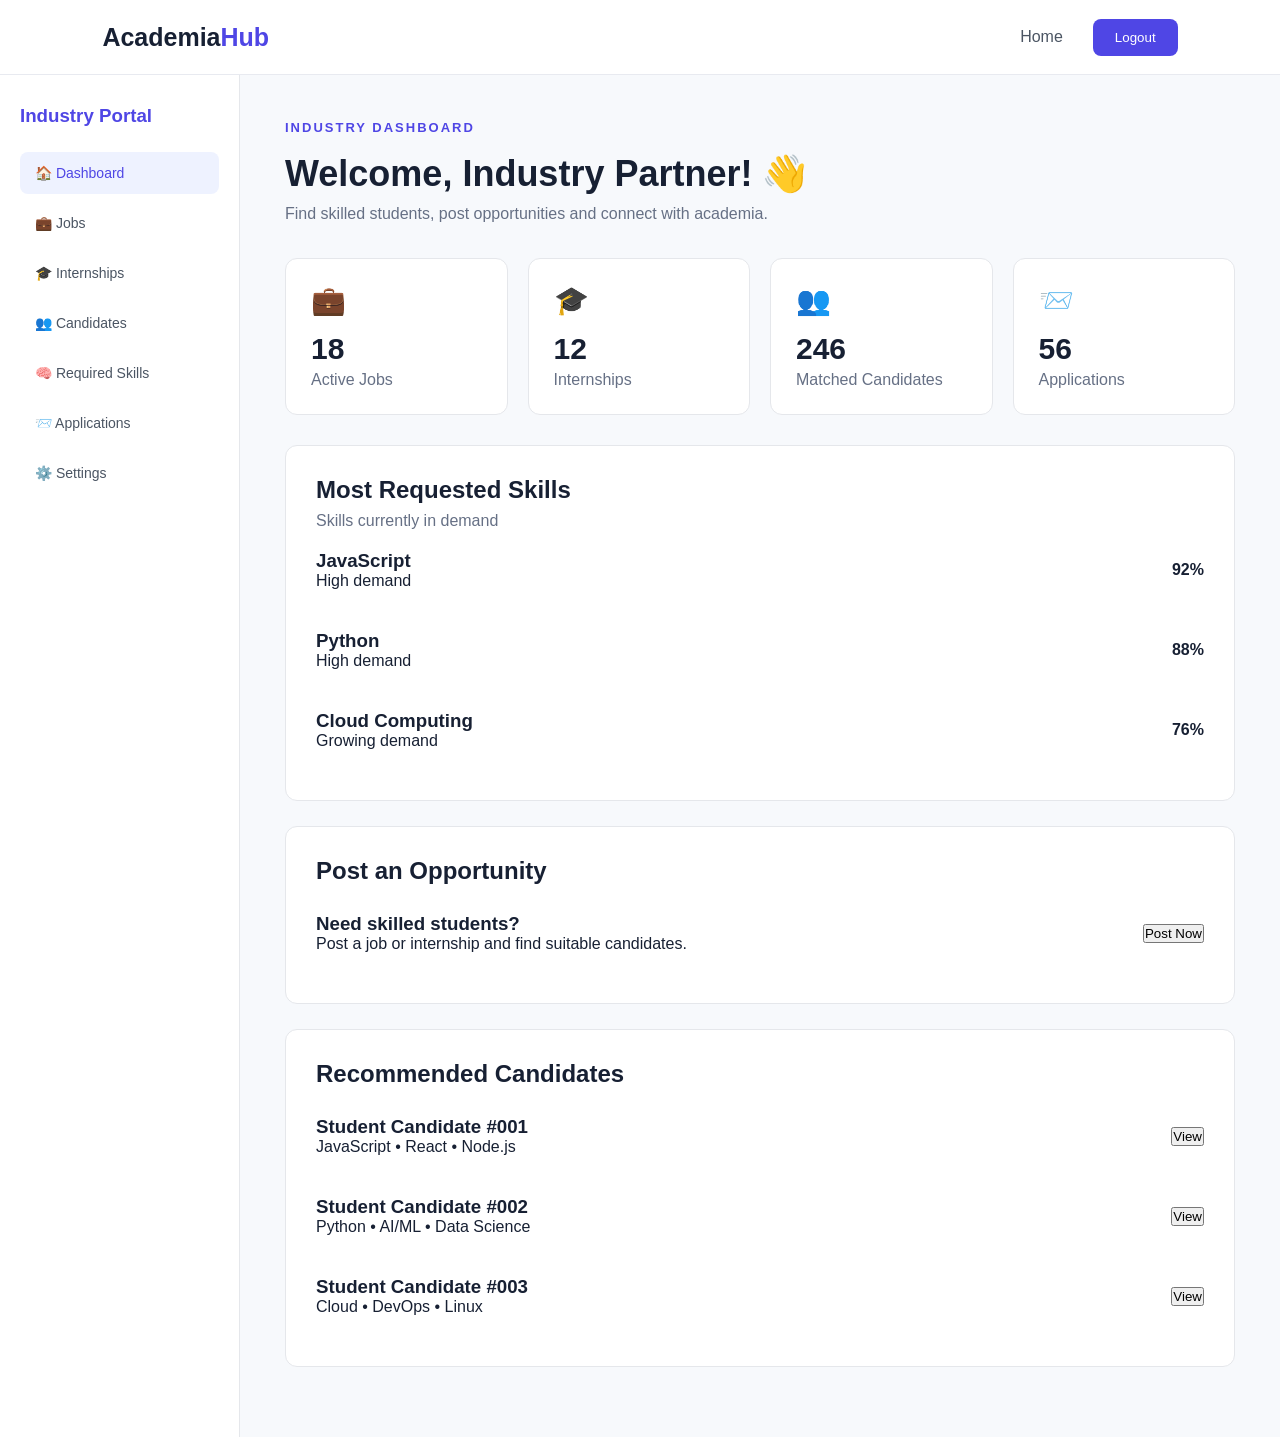
==== industry-dashboard.html @ af564497 "Initial frontend upload" ====
<!DOCTYPE html>
<html lang="en">

<head>
    <meta charset="UTF-8">
    <meta name="viewport" content="width=device-width, initial-scale=1.0">

    <title>Industry Dashboard - AcademiaHub</title>

    <link rel="stylesheet" href="style.css">
</head>

<body>

    <!-- Navigation -->
    <nav>
        <div class="logo">
            Academia<span>Hub</span>
        </div>

        <div class="nav-links">
            <a href="index.html">Home</a>

            <button onclick="window.location.href='index.html'">
                Logout
            </button>
        </div>
    </nav>


    <!-- Dashboard -->
    <section class="dashboard">

        <!-- Sidebar -->
        <aside class="sidebar">

            <h3>Industry Portal</h3>

            <button class="side-btn active">
                🏠 Dashboard
            </button>

            <button class="side-btn"
                onclick="alert('Job posting coming next!')">
                💼 Jobs
            </button>

            <button class="side-btn"
                onclick="alert('Internship posting coming next!')">
                🎓 Internships
            </button>

            <button class="side-btn"
                onclick="window.location.href='candidates.html'">
                👥 Candidates
            </button>

            <button class="side-btn"
                onclick="alert('Skill requirements coming next!')">
                🧠 Required Skills
            </button>

            <button class="side-btn"
                onclick="alert('Applications coming next!')">
                📨 Applications
            </button>

            <button class="side-btn"
                onclick="alert('Settings coming next!')">
                ⚙️ Settings
            </button>

        </aside>


        <!-- Main Content -->
        <main class="dashboard-content">

            <div class="welcome">

                <p class="section-tag">
                    INDUSTRY DASHBOARD
                </p>

                <h1>Welcome, Industry Partner! 👋</h1>

                <p>
                    Find skilled students, post opportunities
                    and connect with academia.
                </p>

            </div>


            <!-- Statistics -->
            <div class="dashboard-cards">

                <div class="dashboard-card">
                    <span class="dashboard-icon">💼</span>

                    <h2>18</h2>

                    <p>Active Jobs</p>
                </div>


                <div class="dashboard-card">
                    <span class="dashboard-icon">🎓</span>

                    <h2>12</h2>

                    <p>Internships</p>
                </div>


                <div class="dashboard-card">
                    <span class="dashboard-icon">👥</span>

                    <h2>246</h2>

                    <p>Matched Candidates</p>
                </div>


                <div class="dashboard-card">
                    <span class="dashboard-icon">📨</span>

                    <h2>56</h2>

                    <p>Applications</p>
                </div>

            </div>


            <!-- Skill Requirements -->
            <div class="dashboard-section">

                <div class="section-header">

                    <div>

                        <h2>
                            Most Requested Skills
                        </h2>

                        <p>
                            Skills currently in demand
                        </p>

                    </div>

                </div>


                <div class="opportunity">

                    <div>
                        <h3>JavaScript</h3>
                        <p>High demand</p>
                    </div>

                    <strong>92%</strong>

                </div>


                <div class="opportunity">

                    <div>
                        <h3>Python</h3>
                        <p>High demand</p>
                    </div>

                    <strong>88%</strong>

                </div>


                <div class="opportunity">

                    <div>
                        <h3>Cloud Computing</h3>
                        <p>Growing demand</p>
                    </div>

                    <strong>76%</strong>

                </div>

            </div>


            <!-- Post Opportunity -->
            <div class="dashboard-section">

                <h2>
                    Post an Opportunity
                </h2>

                <div class="opportunity">

                    <div>

                        <h3>
                            Need skilled students?
                        </h3>

                        <p>
                            Post a job or internship and
                            find suitable candidates.
                        </p>

                    </div>

                    <button
                        onclick="alert('Opportunity posting form coming next!')">
                        Post Now
                    </button>

                </div>

            </div>


            <!-- Recommended Candidates -->
            <div class="dashboard-section">

                <h2>
                    Recommended Candidates
                </h2>


                <div class="opportunity">

                    <div>

                        <h3>
                            Student Candidate #001
                        </h3>

                        <p>
                            JavaScript • React • Node.js
                        </p>

                    </div>

                    <button
                        onclick="alert('Candidate profile coming next!')">
                        View
                    </button>

                </div>


                <div class="opportunity">

                    <div>

                        <h3>
                            Student Candidate #002
                        </h3>

                        <p>
                            Python • AI/ML • Data Science
                        </p>

                    </div>

                    <button
                        onclick="alert('Candidate profile coming next!')">
                        View
                    </button>

                </div>


                <div class="opportunity">

                    <div>

                        <h3>
                            Student Candidate #003
                        </h3>

                        <p>
                            Cloud • DevOps • Linux
                        </p>

                    </div>

                    <button
                        onclick="alert('Candidate profile coming next!')">
                        View
                    </button>

                </div>

            </div>

        </main>

    </section>

</body>

</html>
---- style.css ----
* {
    margin: 0;
    padding: 0;
    box-sizing: border-box;
}

html {
    scroll-behavior: smooth;
}

body {
    font-family: Arial, sans-serif;
    background: #f7f9fc;
    color: #172033;
}


/* Navigation */

nav {
    height: 75px;
    display: flex;
    align-items: center;
    justify-content: space-between;
    padding: 0 8%;
    background: white;
    border-bottom: 1px solid #e8eaf0;
}

.logo {
    font-size: 25px;
    font-weight: bold;
}

.logo span {
    color: #4f46e5;
}

.nav-links {
    display: flex;
    align-items: center;
    gap: 30px;
}

.nav-links a {
    text-decoration: none;
    color: #4b5563;
}

.nav-links a:hover {
    color: #4f46e5;
}

.nav-links button {
    border: none;
    background: #4f46e5;
    color: white;
    padding: 11px 22px;
    border-radius: 8px;
    cursor: pointer;
}


/* Hero */

.hero {
    min-height: 620px;
    display: flex;
    align-items: center;
    justify-content: space-between;
    padding: 80px 10%;
    gap: 70px;
}

.hero-text {
    max-width: 600px;
}

.tagline,
.section-tag {
    color: #4f46e5;
    font-size: 13px;
    font-weight: bold;
    letter-spacing: 2px;
    margin-bottom: 18px;
}

.hero h1 {
    font-size: 58px;
    line-height: 1.1;
    margin-bottom: 25px;
}

.hero-text > p:not(.tagline) {
    font-size: 18px;
    line-height: 1.7;
    color: #667085;
}

.hero-buttons {
    display: flex;
    gap: 15px;
    margin-top: 30px;
}

.primary-btn,
.secondary-btn {
    padding: 14px 25px;
    border-radius: 8px;
    cursor: pointer;
    font-size: 15px;
}

.primary-btn {
    border: none;
    background: #4f46e5;
    color: white;
}

.secondary-btn {
    border: 1px solid #d5d9e2;
    background: white;
    color: #172033;
}


/* Hero Card */

.hero-card {
    width: 360px;
    background: white;
    padding: 35px;
    border-radius: 20px;
    box-shadow: 0 20px 50px rgba(30, 40, 80, 0.12);
}

.circle {
    width: 70px;
    height: 70px;
    display: flex;
    align-items: center;
    justify-content: center;
    background: #eef2ff;
    border-radius: 50%;
    font-size: 32px;
    margin-bottom: 20px;
}

.hero-card h2 {
    margin-bottom: 10px;
}

.hero-card p {
    color: #667085;
    line-height: 1.5;
}

.skill {
    margin-top: 25px;
}

.skill span {
    font-size: 14px;
}

.bar {
    height: 8px;
    background: #e5e7eb;
    border-radius: 10px;
    margin-top: 8px;
}

.progress {
    width: 85%;
    height: 100%;
    background: #4f46e5;
    border-radius: 10px;
}

.progress.second {
    width: 70%;
}


/* Features */

.features {
    padding: 90px 10%;
    background: white;
    text-align: center;
}

.features h2 {
    font-size: 38px;
    margin-bottom: 45px;
}

.cards {
    display: grid;
    grid-template-columns: repeat(3, 1fr);
    gap: 25px;
}

.card {
    text-align: left;
    padding: 35px;
    border: 1px solid #e5e7eb;
    border-radius: 15px;
    transition: 0.3s;
}

.card:hover {
    transform: translateY(-8px);
    box-shadow: 0 15px 35px rgba(0, 0, 0, 0.08);
}

.icon {
    font-size: 35px;
    margin-bottom: 20px;
}

.card h3 {
    font-size: 22px;
    margin-bottom: 12px;
}

.card p {
    color: #667085;
    line-height: 1.6;
    margin-bottom: 20px;
}

.card button {
    border: none;
    background: transparent;
    color: #4f46e5;
    font-weight: bold;
    cursor: pointer;
}


/* About */

.about {
    padding: 100px 10%;
    display: flex;
    justify-content: space-between;
    align-items: center;
    gap: 50px;
}

.about > div:first-child {
    max-width: 600px;
}

.about h2 {
    font-size: 40px;
    margin-bottom: 20px;
}

.about p {
    color: #667085;
    line-height: 1.7;
}

.stats {
    display: flex;
    gap: 20px;
}

.stats div {
    background: white;
    padding: 25px;
    border-radius: 12px;
    text-align: center;
    min-width: 120px;
    box-shadow: 0 10px 30px rgba(0,0,0,0.06);
}

.stats strong {
    display: block;
    font-size: 28px;
    color: #4f46e5;
}

.stats span {
    font-size: 13px;
}


/* Footer */

footer {
    padding: 40px 10%;
    background: #111827;
    color: white;
}

footer p {
    color: #9ca3af;
    margin-top: 8px;
}


/* Login Modal */

.modal {
    display: none;
    position: fixed;
    inset: 0;
    background: rgba(0,0,0,0.55);
    align-items: center;
    justify-content: center;
}

.modal-box {
    width: 380px;
    background: white;
    padding: 35px;
    border-radius: 15px;
    position: relative;
}

.modal-box h2 {
    margin-bottom: 8px;
}

.modal-box p {
    color: #667085;
    margin-bottom: 20px;
}

.modal-box input {
    width: 100%;
    padding: 13px;
    margin-bottom: 15px;
    border: 1px solid #d1d5db;
    border-radius: 7px;
}

.modal-box .primary-btn {
    width: 100%;
}

.close {
    position: absolute;
    right: 20px;
    top: 15px;
    font-size: 28px;
    cursor: pointer;
}

.signup {
    text-align: center;
    margin-top: 20px;
}


/* Mobile */

@media (max-width: 800px) {

    .nav-links a {
        display: none;
    }

    .hero {
        flex-direction: column;
        text-align: center;
    }

    .hero-buttons {
        justify-content: center;
    }

    .hero h1 {
        font-size: 42px;
    }

    .cards {
        grid-template-columns: 1fr;
    }

    .about {
        flex-direction: column;
        text-align: center;
    }

    .stats {
        flex-wrap: wrap;
        justify-content: center;
    }
}/* =========================
   STUDENT DASHBOARD
========================= */

.dashboard {
    display: flex;
    min-height: calc(100vh - 75px);
}

/* Sidebar */

.sidebar {
    width: 240px;
    background: white;
    border-right: 1px solid #e5e7eb;
    padding: 30px 20px;
}

.sidebar h3 {
    margin-bottom: 25px;
    color: #4f46e5;
}

.side-btn {
    width: 100%;
    display: block;
    text-align: left;
    padding: 13px 15px;
    margin-bottom: 8px;
    border: none;
    background: transparent;
    border-radius: 8px;
    cursor: pointer;
    font-size: 14px;
    color: #4b5563;
}

.side-btn:hover,
.side-btn.active {
    background: #eef2ff;
    color: #4f46e5;
}

/* Main dashboard */

.dashboard-content {
    flex: 1;
    padding: 45px;
    max-width: 1200px;
}

.welcome {
    margin-bottom: 35px;
}

.welcome h1 {
    font-size: 36px;
    margin-bottom: 10px;
}

.welcome p:not(.section-tag) {
    color: #667085;
}

/* Dashboard cards */

.dashboard-cards {
    display: grid;
    grid-template-columns: repeat(4, 1fr);
    gap: 20px;
    margin-bottom: 30px;
}

.dashboard-card {
    background: white;
    padding: 25px;
    border: 1px solid #e5e7eb;
    border-radius: 12px;
}

.dashboard-icon {
    font-size: 28px;
}

.dashboard-card h2 {
    font-size: 30px;
    margin: 15px 0 5px;
}

.dashboard-card p {
    color: #667085;
}

/* Sections */

.dashboard-section {
    background: white;
    padding: 30px;
    border: 1px solid #e5e7eb;
    border-radius: 12px;
    margin-bottom: 25px;
}

.dashboard-section h2 {
    margin-bottom: 8px;
}

.section-header {
    display: flex;
    justify-content: space-between;
    align-items: center;
}

.section-header p {
    color: #667085;
}

.section-header strong {
    font-size: 25px;
    color: #4f46e5;
}

/* Skill progress */

.large-bar {
    width: 100%;
    height: 12px;
    background: #e5e7eb;
    border-radius: 10px;
    margin: 25px 0 15px;
}

.large-progress {
    width: 80%;
    height: 100%;
    background: #4f46e5;
    border-radius: 10px;
}

.recommendation {
    color: #667085;
    font-size: 14px;
}

/* Opportunities */

.opportunity {
    display: flex;
    justify-content: space-between;
    align-items: center;
    padding: 20px 0;
    border-bottom/* =========================
   ROLE LOGIN PAGE
========================= */

.login-page {
    min-height: calc(100vh - 75px);
    display: flex;
    align-items: center;
    justify-content: center;
    padding: 60px 20px;
}

.login-container {
    width: 100%;
    max-width: 1000px;
    text-align: center;
}

.login-container h1 {
    font-size: 42px;
    margin-bottom: 12px;
}

.login-description {
    color: #667085;
    margin-bottom: 40px;
}

.role-cards {
    display: grid;
    grid-template-columns: repeat(3, 1fr);
    gap: 25px;
}

.role-card {
    background: white;
    border: 1px solid #e5e7eb;
    border-radius: 15px;
    padding: 35px 25px;
    cursor: pointer;
    transition: 0.3s;
}

.role-card:hover {
    transform: translateY(-8px);
    box-shadow: 0 15px 35px rgba(0, 0, 0, 0.10);
    border-color: #4f46e5;
}

.role-icon {
    font-size: 45px;
    margin-bottom: 20px;
}

.role-card h2 {
    margin-bottom: 12px;
}

.role-card p {
    color: #667085;
    line-height: 1.6;
    margin-bottom: 20px;
}

.role-card span {
    color: #4f46e5;
    font-weight: bold;
}


/* Mobile */

@media (max-width: 800px) {

    .role-cards {
        grid-template-columns: 1fr;
    }

    .login-container h1 {
        font-size: 32px;
    }

}/* =========================
   STUDENT PROFILE
========================= */

.profile-page {
    padding: 60px 20px;
}

.profile-container {
    max-width: 950px;
    margin: auto;
}

.profile-container h1 {
    font-size: 42px;
    margin-bottom: 10px;
}

.profile-description {
    color: #667085;
    margin-bottom: 35px;
}

.profile-section {
    background: white;
    padding: 30px;
    margin-bottom: 25px;
    border: 1px solid #e5e7eb;
    border-radius: 12px;
}

.profile-section h2 {
    margin-bottom: 20px;
}

.form-grid {
    display: grid;
    grid-template-columns: 1fr 1fr;
    gap: 20px;
}

.form-group {
    margin-bottom: 18px;
}

.form-group label {
    display: block;
    font-weight: bold;
    font-size: 14px;
    margin-bottom: 8px;
}

.form-group input,
.form-group select,
.form-group textarea {
    width: 100%;
    padding: 13px;
    border: 1px solid #d1d5db;
    border-radius: 7px;
    font-size: 14px;
}

.form-group textarea {
    min-height: 120px;
    resize: vertical;
}

.help-text {
    color: #667085;
    margin-bottom: 20px;
}

.skills-list {
    display: flex;
    flex-wrap: wrap;
    gap: 12px;
}

.skill-option {
    border: 1px solid #d1d5db;
    padding: 10px 15px;
    border-radius: 20px;
    cursor: pointer;
    background: #f9fafb;
}

.skill-option:hover {
    border-color: #4f46e5;
}

.skill-option input {
    margin-right: 6px;
}

.save-profile {
    text-align: right;
    margin-bottom: 40px;
}


/* Mobile */

@media (max-width: 700px) {

    .form-grid {
        grid-template-columns: 1fr;
    }

    .profile-container h1 {
        font-size: 32px;
    }

}/* =========================
   SKILL GAP ANALYSIS
========================= */

.skill-page {
    padding: 60px 20px;
}

.skill-container {
    max-width: 1000px;
    margin: auto;
}

.skill-container h1 {
    font-size: 42px;
    margin-bottom: 10px;
}

.skill-description {
    color: #667085;
    margin-bottom: 35px;
}

/* Match score */

.match-card {
    background: white;
    border: 1px solid #e5e7eb;
    border-radius: 12px;
    padding: 30px;
    display: flex;
    justify-content: space-between;
    align-items: center;
    margin-bottom: 25px;
}

.match-card p {
    color: #667085;
}

.match-score {
    font-size: 45px;
    font-weight: bold;
    color: #4f46e5;
}

/* Skill table */

.skill-section {
    background: white;
    border: 1px solid #e5e7eb;
    border-radius: 12px;
    padding: 30px;
    margin-bottom: 25px;
}

.skill-section h2 {
    margin-bottom: 25px;
}

.skill-table {
    width: 100%;
}

.skill-row {
    display: grid;
    grid-template-columns: 1.5fr 1fr 1fr 1fr;
    gap: 15px;
    padding: 17px 10px;
    border-bottom: 1px solid #eee;
    align-items: center;
}

.skill-row.header {
    font-weight: bold;
    background: #f9fafb;
    border-radius: 7px;
}

.match {
    color: #16803c;
    font-weight: bold;
}

.gap {
    color: #b45309;
    font-weight: bold;
}

/* Improve cards */

.improve-grid {
    display: grid;
    grid-template-columns: repeat(3, 1fr);
    gap: 20px;
}

.improve-card {
    border: 1px solid #e5e7eb;
    padding: 25px;
    border-radius: 10px;
}

.improve-card h3 {
    margin-bottom: 12px;
}

.improve-card p {
    color: #667085;
    line-height: 1.5;
    margin-bottom: 20px;
}

.improve-card button {
    border: none;
    background: #eef2ff;
    color: #4f46e5;
    padding: 10px 15px;
    border-radius: 7px;
    cursor: pointer;
}

/* Recommendation */

.recommendation-box {
    background: #eef2ff;
    padding: 30px;
    border-radius: 12px;
}

.recommendation-box h2 {
    margin-bottom: 12px;
}

.recommendation-box p {
    color: #667085;
    margin-bottom: 20px;
}

/* Mobile */

@media (max-width: 750px) {

    .skill-row {
        grid-template-columns: 1fr;
        gap: 7px;
    }

    .skill-row.header {
        display: none;
    }

    .improve-grid {
        grid-template-columns: 1fr;
    }

    .match-card {
        flex-direction: column;
        align-items: flex-start;
        gap: 20px;
    }

    .skill-container h1 {
        font-size: 32px;
    }
}/* =========================
   JOBS PAGE
========================= */

.jobs-page {
    padding: 60px 20px;
}

.jobs-container {
    max-width: 1000px;
    margin: auto;
}

.jobs-container h1 {
    font-size: 42px;
    margin-bottom: 10px;
}

.jobs-description {
    color: #667085;
    margin-bottom: 30px;
}

.job-search {
    display: grid;
    grid-template-columns: 2fr 1fr;
    gap: 15px;
    margin-bottom: 30px;
}

.job-search input,
.job-search select {
    padding: 14px;
    border: 1px solid #d1d5db;
    border-radius: 8px;
    font-size: 15px;
}

.job-list {
    display: flex;
    flex-direction: column;
    gap: 20px;
}

.job-card {
    background: white;
    border: 1px solid #e5e7eb;
    border-radius: 12px;
    padding: 28px;
}

.job-header {
    display: flex;
    justify-content: space-between;
    align-items: flex-start;
    gap: 20px;
}

.job-header h2 {
    margin-bottom: 7px;
}

.company {
    color: #667085;
}

.match-badge {
    background: #eef2ff;
    color: #4f46e5;
    padding: 8px 12px;
    border-radius: 20px;
    font-weight: bold;
    white-space: nowrap;
}

.job-details {
    display: flex;
    flex-wrap: wrap;
    gap: 15px;
    margin: 20px 0;
    color: #667085;
}

.job-card > p {
    color: #667085;
    line-height: 1.6;
}

.job-footer {
    display: flex;
    justify-content: space-between;
    align-items: center;
    gap: 20px;
    margin-top: 20px;
}

.job-skills {
    font-size: 14px;
    color: #667085;
}

.job-footer button {
    border: none;
    background: #4f46e5;
    color: white;
    padding: 11px 18px;
    border-radius: 7px;
    cursor: pointer;
}

.job-footer button:hover {
    opacity: 0.9;
}


/* Mobile */

@media (max-width: 700px) {

    .job-search {
        grid-template-columns: 1fr;
    }

    .job-header {
        flex-direction: column;
    }

    .job-footer {
        flex-direction: column;
        align-items: flex-start;
    }

    .jobs-container h1 {
        font-size: 32px;
    }

}/* =========================
   INTERNSHIPS PAGE
========================= */

.internship-page {
    padding: 60px 20px;
}

.internship-container {
    max-width: 1000px;
    margin: auto;
}

.internship-container h1 {
    font-size: 42px;
    margin-bottom: 10px;
}

.internship-description {
    color: #667085;
    margin-bottom: 30px;
}

.internship-search {
    display: grid;
    grid-template-columns: 2fr 1fr;
    gap: 15px;
    margin-bottom: 30px;
}

.internship-search input,
.internship-search select {
    padding: 14px;
    border: 1px solid #d1d5db;
    border-radius: 8px;
    font-size: 15px;
}

.internship-list {
    display: flex;
    flex-direction: column;
    gap: 20px;
}

.internship-card {
    background: white;
    border: 1px solid #e5e7eb;
    border-radius: 12px;
    padding: 28px;
}

.internship-top {
    display: flex;
    justify-content: space-between;
    align-items: flex-start;
    gap: 20px;
}

.internship-top h2 {
    margin-bottom: 7px;
}

.internship-details {
    display: flex;
    flex-wrap: wrap;
    gap: 15px;
    margin: 20px 0;
    color: #667085;
}

.internship-card > p {
    color: #667085;
    line-height: 1.6;
}

.internship-footer {
    display: flex;
    justify-content: space-between;
    align-items: center;
    gap: 20px;
    margin-top: 20px;
    color: #667085;
    font-size: 14px;
}

.internship-footer button {
    border: none;
    background: #4f46e5;
    color: white;
    padding: 11px 20px;
    border-radius: 7px;
    cursor: pointer;
}

.internship-footer button:hover {
    opacity: 0.9;
}


/* Mobile */

@media (max-width: 700px) {

    .internship-search {
        grid-template-columns: 1fr;
    }

    .internship-top {
        flex-direction: column;
    }

    .internship-footer {
        flex-direction: column;
        align-items: flex-start;
    }

    .internship-container h1 {
        font-size: 32px;
    }

}/* =========================
   PROJECTS PAGE
========================= */

.projects-page {
    padding: 60px 20px;
}

.projects-container {
    max-width: 950px;
    margin: auto;
}

.projects-container h1 {
    font-size: 42px;
    margin-bottom: 10px;
}

.projects-description {
    color: #667085;
    margin-bottom: 30px;
}

.project-form,
.project-list-section {
    background: white;
    border: 1px solid #e5e7eb;
    border-radius: 12px;
    padding: 30px;
    margin-bottom: 25px;
}

.project-form h2,
.project-list-section h2 {
    margin-bottom: 22px;
}

.project-card {
    border: 1px solid #e5e7eb;
    border-radius: 10px;
    padding: 25px;
    margin-bottom: 18px;
}

.project-card:last-child {
    margin-bottom: 0;
}

.project-card-top {
    display: flex;
    justify-content: space-between;
    align-items: flex-start;
    gap: 20px;
}

.project-card h2 {
    margin-bottom: 10px;
}

.project-card p {
    color: #667085;
    line-height: 1.6;
}

.project-status {
    background: #eef2ff;
    color: #4f46e5;
    padding: 7px 12px;
    border-radius: 20px;
    font-size: 13px;
    font-weight: bold;
    white-space: nowrap;
}

.project-tech {
    display: flex;
    flex-wrap: wrap;
    gap: 8px;
    margin: 20px 0;
}

.project-tech span {
    background: #f3f4f6;
    padding: 7px 11px;
    border-radius: 6px;
    font-size: 13px;
}

.project-card a {
    color: #4f46e5;
    text-decoration: none;
    font-weight: bold;
}

.primary-btn {
    border: none;
    background: #4f46e5;
    color: white;
    padding: 12px 20px;
    border-radius: 7px;
    cursor: pointer;
    font-size: 15px;
}

.primary-btn:hover {
    opacity: 0.9;
}


/* Mobile */

@media (max-width: 700px) {

    .project-card-top {
        flex-direction: column;
    }

    .projects-container h1 {
        font-size: 32px;
    }

}/* =========================
   STUDENTS PAGE
========================= */

.students-page {
    padding: 60px 20px;
}

.students-container {
    max-width: 1000px;
    margin: auto;
}

.students-container h1 {
    font-size: 42px;
    margin-bottom: 10px;
}

.students-description {
    color: #667085;
    margin-bottom: 30px;
}

.student-search {
    margin-bottom: 25px;
}

.student-search input {
    width: 100%;
    padding: 14px;
    border: 1px solid #d1d5db;
    border-radius: 8px;
    font-size: 15px;
}

.student-list {
    display: flex;
    flex-direction: column;
    gap: 18px;
}

.student-card {
    display: grid;
    grid-template-columns: 2fr 2fr 1fr auto;
    align-items: center;
    gap: 20px;
    background: white;
    border: 1px solid #e5e7eb;
    border-radius: 12px;
    padding: 22px;
}

.student-info {
    display: flex;
    align-items: center;
    gap: 15px;
}

.student-info h2 {
    margin-bottom: 5px;
}

.student-info p {
    color: #667085;
    font-size: 14px;
}

.student-avatar {
    width: 48px;
    height: 48px;
    border-radius: 50%;
    background: #eef2ff;
    color: #4f46e5;
    display: flex;
    align-items: center;
    justify-content: center;
    font-weight: bold;
    font-size: 20px;
}

.student-skills {
    display: flex;
    flex-wrap: wrap;
    gap: 7px;
}

.student-skills span {
    background: #f3f4f6;
    padding: 6px 9px;
    border-radius: 6px;
    font-size: 12px;
}

.readiness {
    display: flex;
    flex-direction: column;
    gap: 5px;
}

.readiness strong {
    font-size: 20px;
    color: #4f46e5;
}

.readiness span {
    color: #667085;
    font-size: 12px;
}

.student-card button {
    border: none;
    background: #4f46e5;
    color: white;
    padding: 10px 14px;
    border-radius: 7px;
    cursor: pointer;
}


/* Mobile */

@media (max-width: 850px) {

    .student-card {
        grid-template-columns: 1fr;
    }

    .students-container h1 {
        font-size: 32px;
    }

}/* =========================
   STUDENT DETAILS
========================= */

.student-details-page {
    padding: 50px 20px;
}

.student-details-container {
    max-width: 950px;
    margin: auto;
}

.back-link {
    display: inline-block;
    margin-bottom: 25px;
    color: #4f46e5;
    text-decoration: none;
    font-weight: bold;
}

.student-profile-header {
    display: flex;
    align-items: center;
    gap: 25px;
    background: white;
    border: 1px solid #e5e7eb;
    border-radius: 12px;
    padding: 30px;
    margin-bottom: 25px;
}

.large-avatar {
    width: 80px;
    height: 80px;
    border-radius: 50%;
    background: #eef2ff;
    color: #4f46e5;
    display: flex;
    align-items: center;
    justify-content: center;
    font-size: 32px;
    font-weight: bold;
}

.student-profile-header h1 {
    font-size: 36px;
    margin-bottom: 8px;
}

.student-profile-header p {
    color: #667085;
    margin-bottom: 5px;
}

.details-section {
    background: white;
    border: 1px solid #e5e7eb;
    border-radius: 12px;
    padding: 30px;
    margin-bottom: 25px;
}

.details-section h2 {
    margin-bottom: 22px;
}

.readiness-score {
    display: flex;
    justify-content: space-between;
    align-items: center;
}

.readiness-score p {
    color: #667085;
}

.readiness-score strong {
    font-size: 40px;
    color: #4f46e5;
}

.readiness-bar {
    height: 12px;
    background: #e5e7eb;
    border-radius: 10px;
    margin-top: 20px;
    overflow: hidden;
}

.readiness-progress {
    height: 100%;
    background: #4f46e5;
}

.detail-skills {
    display: grid;
    grid-template-columns: 1fr 1fr;
    gap: 12px;
}

.detail-skill {
    display: flex;
    justify-content: space-between;
    padding: 15px;
    background: #f9fafb;
    border-radius: 8px;
}

.detail-skill strong {
    color: #4f46e5;
}

.detail-project {
    border: 1px solid #e5e7eb;
    padding: 20px;
    border-radius: 9px;
    margin-bottom: 15px;
}

.detail-project:last-child {
    margin-bottom: 0;
}

.detail-project h3 {
    margin-bottom: 8px;
}

.detail-project p {
    color: #667085;
    line-height: 1.5;
}

.action-buttons {
    display: flex;
    gap: 15px;
    flex-wrap: wrap;
}

.secondary-btn {
    border: 1px solid #4f46e5;
    background: white;
    color: #4f46e5;
    padding: 12px 20px;
    border-radius: 7px;
    cursor: pointer;
}


/* Mobile */

@media (max-width: 700px) {

    .student-profile-header {
        flex-direction: column;
        align-items: flex-start;
    }

    .student-profile-header h1 {
        font-size: 30px;
    }

    .detail-skills {
        grid-template-columns: 1fr;
    }

}/* =========================
   CANDIDATES PAGE
========================= */

.candidates-page {
    padding: 60px 20px;
}

.candidates-container {
    max-width: 1050px;
    margin: auto;
}

.candidates-container h1 {
    font-size: 42px;
    margin-bottom: 10px;
}

.candidates-description {
    color: #667085;
    margin-bottom: 30px;
}

.candidate-search {
    display: grid;
    grid-template-columns: 2fr 1fr;
    gap: 15px;
    margin-bottom: 30px;
}

.candidate-search input,
.candidate-search select {
    padding: 14px;
    border: 1px solid #d1d5db;
    border-radius: 8px;
    font-size: 15px;
}

.candidate-list {
    display: flex;
    flex-direction: column;
    gap: 18px;
}

.candidate-card {
    display: grid;
    grid-template-columns: 2fr 2fr 1fr auto;
    align-items: center;
    gap: 20px;

    background: white;
    border: 1px solid #e5e7eb;
    border-radius: 12px;

    padding: 22px;
}

.candidate-profile {
    display: flex;
    align-items: center;
    gap: 15px;
}

.candidate-profile h2 {
    margin-bottom: 5px;
}

.candidate-profile p {
    color: #667085;
    font-size: 13px;
    margin-bottom: 3px;
}

.candidate-avatar {
    width: 52px;
    height: 52px;
    border-radius: 50%;

    background: #eef2ff;
    color: #4f46e5;

    display: flex;
    align-items: center;
    justify-content: center;

    font-size: 21px;
    font-weight: bold;
}

.candidate-skills {
    display: flex;
    flex-wrap: wrap;
    gap: 7px;
}

.candidate-skills span {
    background: #f3f4f6;
    padding: 7px 10px;
    border-radius: 6px;
    font-size: 12px;
}

.candidate-score {
    display: flex;
    flex-direction: column;
    gap: 5px;
}

.candidate-score strong {
    color: #4f46e5;
    font-size: 22px;
}

.candidate-score span {
    color: #667085;
    font-size: 11px;
}

.candidate-card button {
    border: none;
    background: #4f46e5;
    color: white;
    padding: 10px 14px;
    border-radius: 7px;
    cursor: pointer;
}


/* Mobile */

@media (max-width: 900px) {

    .candidate-card {
        grid-template-columns: 1fr;
    }

    .candidate-search {
        grid-template-columns: 1fr;
    }

    .candidates-container h1 {
        font-size: 32px;
    }

}/* =========================
   POST JOB PAGE
========================= */

.post-job-page {
    padding: 50px 20px;
}

.post-job-container {
    max-width: 850px;
    margin: auto;
}

.post-job-container h1 {
    font-size: 42px;
    margin-bottom: 10px;
}

.post-job-description {
    color: #667085;
    margin-bottom: 30px;
}

.job-form {
    background: white;
    border: 1px solid #e5e7eb;
    border-radius: 12px;
    padding: 30px;
}

.form-group {
    display: flex;
    flex-direction: column;
    margin-bottom: 20px;
}

.form-group label {
    font-weight: bold;
    margin-bottom: 8px;
}

.form-group input,
.form-group select,
.form-group textarea {
    width: 100%;
    box-sizing: border-box;
    padding: 13px;
    border: 1px solid #d1d5db;
    border-radius: 8px;
    font-size: 15px;
    font-family: inherit;
}

.form-group textarea {
    resize: vertical;
}

.form-group small {
    color: #667085;
    margin-top: 6px;
}

.form-row {
    display: grid;
    grid-template-columns: 1fr 1fr;
    gap: 20px;
}

.form-actions {
    display: flex;
    justify-content: flex-end;
    gap: 12px;
    margin-top: 10px;
}

.form-actions button {
    font-size: 15px;
}

.success-message {
    display: none;
    background: white;
    border: 1px solid #e5e7eb;
    border-radius: 12px;
    padding: 40px;
    text-align: center;
    margin-top: 20px;
}

.success-message h2 {
    margin-bottom: 10px;
}

.success-message p {
    color: #667085;
    margin-bottom: 25px;
}


/* Mobile */

@media (max-width: 700px) {

    .form-row {
        grid-template-columns: 1fr;
        gap: 0;
    }

    .post-job-container h1 {
        font-size: 32px;
    }

    .form-actions {
        flex-direction: column;
    }

}
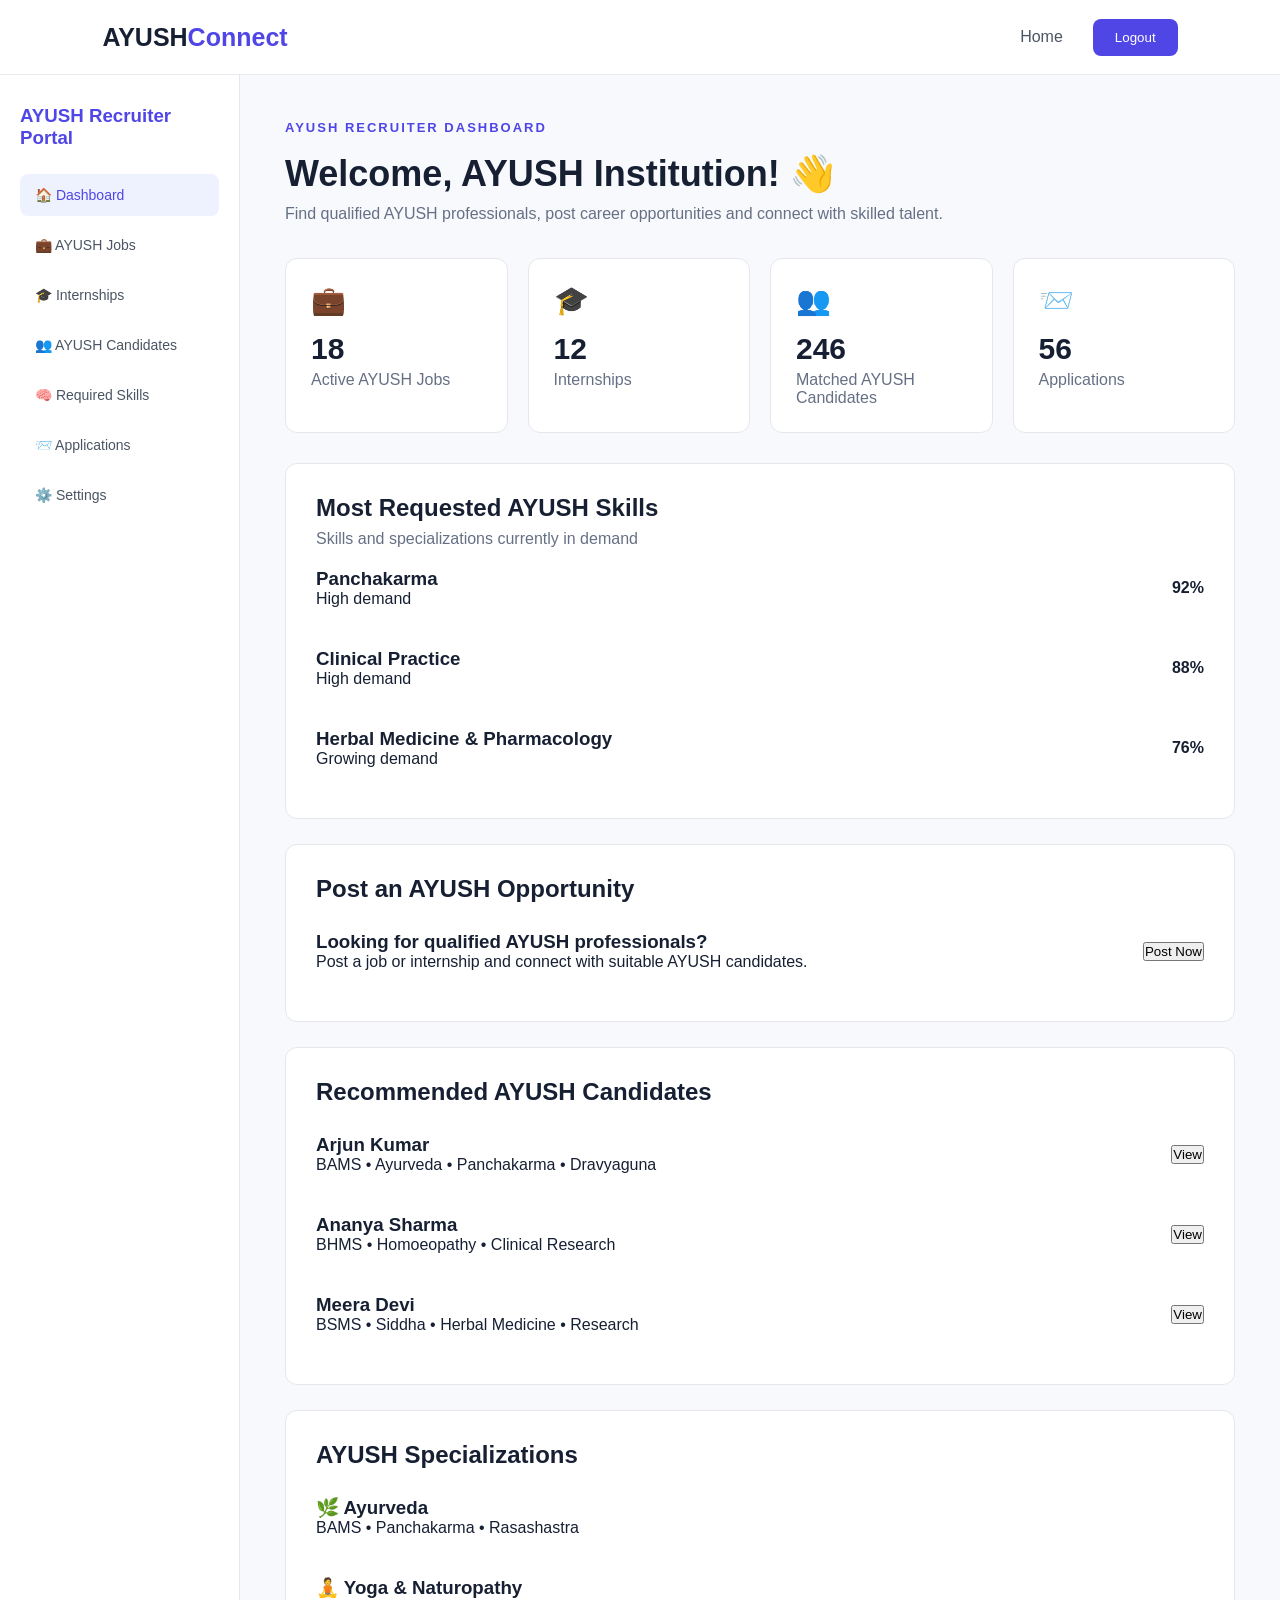
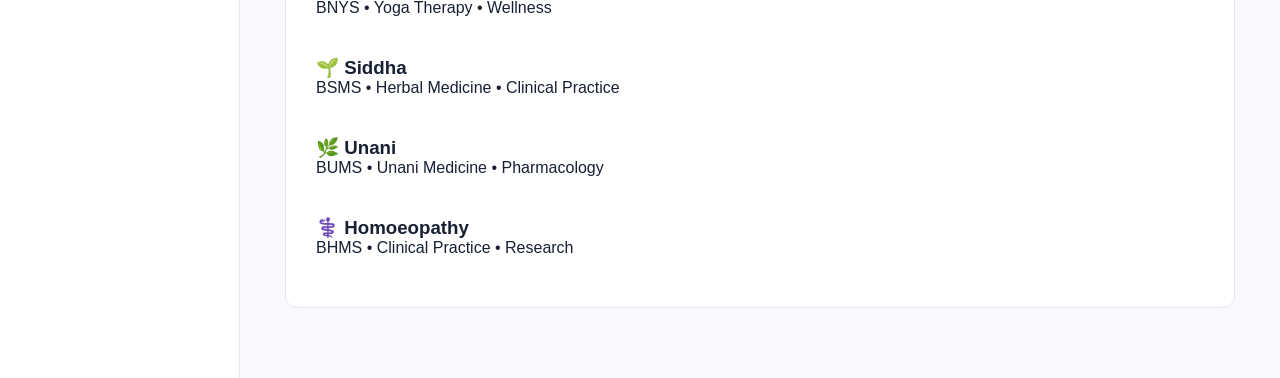
==== commit a108e3f5: "Convert platform to AYUSH theme" ====
--- a/industry-dashboard.html
+++ b/industry-dashboard.html
@@ -5,7 +5,7 @@
     <meta charset="UTF-8">
     <meta name="viewport" content="width=device-width, initial-scale=1.0">
 
-    <title>Industry Dashboard - AcademiaHub</title>
+    <title>AYUSH Recruiter Dashboard - AYUSH Connect</title>
 
     <link rel="stylesheet" href="style.css">
 </head>
@@ -14,60 +14,86 @@
 
     <!-- Navigation -->
     <nav>
+
         <div class="logo">
-            Academia<span>Hub</span>
+            AYUSH<span>Connect</span>
         </div>
 
         <div class="nav-links">
-            <a href="index.html">Home</a>
+
+            <a href="index.html">
+                Home
+            </a>
 
             <button onclick="window.location.href='index.html'">
                 Logout
             </button>
+
         </div>
+
     </nav>
 
 
     <!-- Dashboard -->
     <section class="dashboard">
 
+
         <!-- Sidebar -->
         <aside class="sidebar">
 
-            <h3>Industry Portal</h3>
+            <h3>AYUSH Recruiter Portal</h3>
+
 
             <button class="side-btn active">
                 🏠 Dashboard
             </button>
 
+
             <button class="side-btn"
-                onclick="alert('Job posting coming next!')">
-                💼 Jobs
-            </button>
+                onclick="window.location.href='post-job.html'">
+
+                💼 AYUSH Jobs
+
+            </button>
+
 
             <button class="side-btn"
-                onclick="alert('Internship posting coming next!')">
+                onclick="window.location.href='internships.html'">
+
                 🎓 Internships
-            </button>
+
+            </button>
+
 
             <button class="side-btn"
                 onclick="window.location.href='candidates.html'">
-                👥 Candidates
-            </button>
+
+                👥 AYUSH Candidates
+
+            </button>
+
 
             <button class="side-btn"
-                onclick="alert('Skill requirements coming next!')">
+                onclick="alert('AYUSH skill requirements coming next!')">
+
                 🧠 Required Skills
-            </button>
+
+            </button>
+
 
             <button class="side-btn"
-                onclick="alert('Applications coming next!')">
+                onclick="alert('Applications management coming next!')">
+
                 📨 Applications
-            </button>
+
+            </button>
+
 
             <button class="side-btn"
-                onclick="alert('Settings coming next!')">
+                onclick="alert('Recruiter settings coming next!')">
+
                 ⚙️ Settings
+
             </button>
 
         </aside>
@@ -76,17 +102,23 @@
         <!-- Main Content -->
         <main class="dashboard-content">
 
+
+            <!-- Welcome -->
             <div class="welcome">
 
                 <p class="section-tag">
-                    INDUSTRY DASHBOARD
+                    AYUSH RECRUITER DASHBOARD
                 </p>
 
-                <h1>Welcome, Industry Partner! 👋</h1>
+
+                <h1>
+                    Welcome, AYUSH Institution! 👋
+                </h1>
+
 
                 <p>
-                    Find skilled students, post opportunities
-                    and connect with academia.
+                    Find qualified AYUSH professionals, post career
+                    opportunities and connect with skilled talent.
                 </p>
 
             </div>
@@ -95,98 +127,161 @@
             <!-- Statistics -->
             <div class="dashboard-cards">
 
+
                 <div class="dashboard-card">
-                    <span class="dashboard-icon">💼</span>
-
-                    <h2>18</h2>
-
-                    <p>Active Jobs</p>
+
+                    <span class="dashboard-icon">
+                        💼
+                    </span>
+
+                    <h2>
+                        18
+                    </h2>
+
+                    <p>
+                        Active AYUSH Jobs
+                    </p>
+
                 </div>
 
 
                 <div class="dashboard-card">
-                    <span class="dashboard-icon">🎓</span>
-
-                    <h2>12</h2>
-
-                    <p>Internships</p>
+
+                    <span class="dashboard-icon">
+                        🎓
+                    </span>
+
+                    <h2>
+                        12
+                    </h2>
+
+                    <p>
+                        Internships
+                    </p>
+
                 </div>
 
 
                 <div class="dashboard-card">
-                    <span class="dashboard-icon">👥</span>
-
-                    <h2>246</h2>
-
-                    <p>Matched Candidates</p>
+
+                    <span class="dashboard-icon">
+                        👥
+                    </span>
+
+                    <h2>
+                        246
+                    </h2>
+
+                    <p>
+                        Matched AYUSH Candidates
+                    </p>
+
                 </div>
 
 
                 <div class="dashboard-card">
-                    <span class="dashboard-icon">📨</span>
-
-                    <h2>56</h2>
-
-                    <p>Applications</p>
+
+                    <span class="dashboard-icon">
+                        📨
+                    </span>
+
+                    <h2>
+                        56
+                    </h2>
+
+                    <p>
+                        Applications
+                    </p>
+
                 </div>
 
             </div>
 
 
-            <!-- Skill Requirements -->
+            <!-- AYUSH Skills -->
             <div class="dashboard-section">
 
+
                 <div class="section-header">
 
                     <div>
 
                         <h2>
-                            Most Requested Skills
+                            Most Requested AYUSH Skills
                         </h2>
 
                         <p>
-                            Skills currently in demand
-                        </p>
-
-                    </div>
-
-                </div>
-
-
-                <div class="opportunity">
-
-                    <div>
-                        <h3>JavaScript</h3>
-                        <p>High demand</p>
-                    </div>
-
-                    <strong>92%</strong>
-
-                </div>
-
-
-                <div class="opportunity">
-
-                    <div>
-                        <h3>Python</h3>
-                        <p>High demand</p>
-                    </div>
-
-                    <strong>88%</strong>
-
-                </div>
-
-
-                <div class="opportunity">
-
-                    <div>
-                        <h3>Cloud Computing</h3>
-                        <p>Growing demand</p>
-                    </div>
-
-                    <strong>76%</strong>
-
-                </div>
+                            Skills and specializations currently
+                            in demand
+                        </p>
+
+                    </div>
+
+                </div>
+
+
+                <div class="opportunity">
+
+                    <div>
+
+                        <h3>
+                            Panchakarma
+                        </h3>
+
+                        <p>
+                            High demand
+                        </p>
+
+                    </div>
+
+                    <strong>
+                        92%
+                    </strong>
+
+                </div>
+
+
+                <div class="opportunity">
+
+                    <div>
+
+                        <h3>
+                            Clinical Practice
+                        </h3>
+
+                        <p>
+                            High demand
+                        </p>
+
+                    </div>
+
+                    <strong>
+                        88%
+                    </strong>
+
+                </div>
+
+
+                <div class="opportunity">
+
+                    <div>
+
+                        <h3>
+                            Herbal Medicine & Pharmacology
+                        </h3>
+
+                        <p>
+                            Growing demand
+                        </p>
+
+                    </div>
+
+                    <strong>
+                        76%
+                    </strong>
+
+                </div>
+
 
             </div>
 
@@ -194,29 +289,36 @@
             <!-- Post Opportunity -->
             <div class="dashboard-section">
 
+
                 <h2>
-                    Post an Opportunity
+                    Post an AYUSH Opportunity
                 </h2>
 
-                <div class="opportunity">
-
-                    <div>
-
-                        <h3>
-                            Need skilled students?
-                        </h3>
-
-                        <p>
-                            Post a job or internship and
-                            find suitable candidates.
-                        </p>
-
-                    </div>
+
+                <div class="opportunity">
+
+
+                    <div>
+
+                        <h3>
+                            Looking for qualified AYUSH professionals?
+                        </h3>
+
+                        <p>
+                            Post a job or internship and connect
+                            with suitable AYUSH candidates.
+                        </p>
+
+                    </div>
+
 
                     <button
-                        onclick="alert('Opportunity posting form coming next!')">
+                        onclick="window.location.href='post-job.html'">
+
                         Post Now
+
                     </button>
+
 
                 </div>
 
@@ -226,78 +328,192 @@
             <!-- Recommended Candidates -->
             <div class="dashboard-section">
 
+
                 <h2>
-                    Recommended Candidates
+                    Recommended AYUSH Candidates
                 </h2>
 
 
-                <div class="opportunity">
-
-                    <div>
-
-                        <h3>
-                            Student Candidate #001
-                        </h3>
-
-                        <p>
-                            JavaScript • React • Node.js
-                        </p>
-
-                    </div>
+                <!-- Candidate 1 -->
+
+                <div class="opportunity">
+
+                    <div>
+
+                        <h3>
+                            Arjun Kumar
+                        </h3>
+
+                        <p>
+                            BAMS • Ayurveda • Panchakarma • Dravyaguna
+                        </p>
+
+                    </div>
+
 
                     <button
-                        onclick="alert('Candidate profile coming next!')">
+                        onclick="window.location.href='candidates.html'">
+
                         View
+
                     </button>
 
                 </div>
 
 
-                <div class="opportunity">
-
-                    <div>
-
-                        <h3>
-                            Student Candidate #002
-                        </h3>
-
-                        <p>
-                            Python • AI/ML • Data Science
-                        </p>
-
-                    </div>
+                <!-- Candidate 2 -->
+
+                <div class="opportunity">
+
+                    <div>
+
+                        <h3>
+                            Ananya Sharma
+                        </h3>
+
+                        <p>
+                            BHMS • Homoeopathy • Clinical Research
+                        </p>
+
+                    </div>
+
 
                     <button
-                        onclick="alert('Candidate profile coming next!')">
+                        onclick="window.location.href='candidates.html'">
+
                         View
+
                     </button>
 
                 </div>
 
 
-                <div class="opportunity">
-
-                    <div>
-
-                        <h3>
-                            Student Candidate #003
-                        </h3>
-
-                        <p>
-                            Cloud • DevOps • Linux
-                        </p>
-
-                    </div>
+                <!-- Candidate 3 -->
+
+                <div class="opportunity">
+
+                    <div>
+
+                        <h3>
+                            Meera Devi
+                        </h3>
+
+                        <p>
+                            BSMS • Siddha • Herbal Medicine • Research
+                        </p>
+
+                    </div>
+
 
                     <button
-                        onclick="alert('Candidate profile coming next!')">
+                        onclick="window.location.href='candidates.html'">
+
                         View
+
                     </button>
 
                 </div>
 
+
             </div>
 
+
+            <!-- AYUSH Specializations -->
+
+            <div class="dashboard-section">
+
+                <h2>
+                    AYUSH Specializations
+                </h2>
+
+
+                <div class="opportunity">
+
+                    <div>
+
+                        <h3>
+                            🌿 Ayurveda
+                        </h3>
+
+                        <p>
+                            BAMS • Panchakarma • Rasashastra
+                        </p>
+
+                    </div>
+
+                </div>
+
+
+                <div class="opportunity">
+
+                    <div>
+
+                        <h3>
+                            🧘 Yoga & Naturopathy
+                        </h3>
+
+                        <p>
+                            BNYS • Yoga Therapy • Wellness
+                        </p>
+
+                    </div>
+
+                </div>
+
+
+                <div class="opportunity">
+
+                    <div>
+
+                        <h3>
+                            🌱 Siddha
+                        </h3>
+
+                        <p>
+                            BSMS • Herbal Medicine • Clinical Practice
+                        </p>
+
+                    </div>
+
+                </div>
+
+
+                <div class="opportunity">
+
+                    <div>
+
+                        <h3>
+                            🌿 Unani
+                        </h3>
+
+                        <p>
+                            BUMS • Unani Medicine • Pharmacology
+                        </p>
+
+                    </div>
+
+                </div>
+
+
+                <div class="opportunity">
+
+                    <div>
+
+                        <h3>
+                            ⚕️ Homoeopathy
+                        </h3>
+
+                        <p>
+                            BHMS • Clinical Practice • Research
+                        </p>
+
+                    </div>
+
+                </div>
+
+            </div>
+
+
         </main>
 
     </section>
